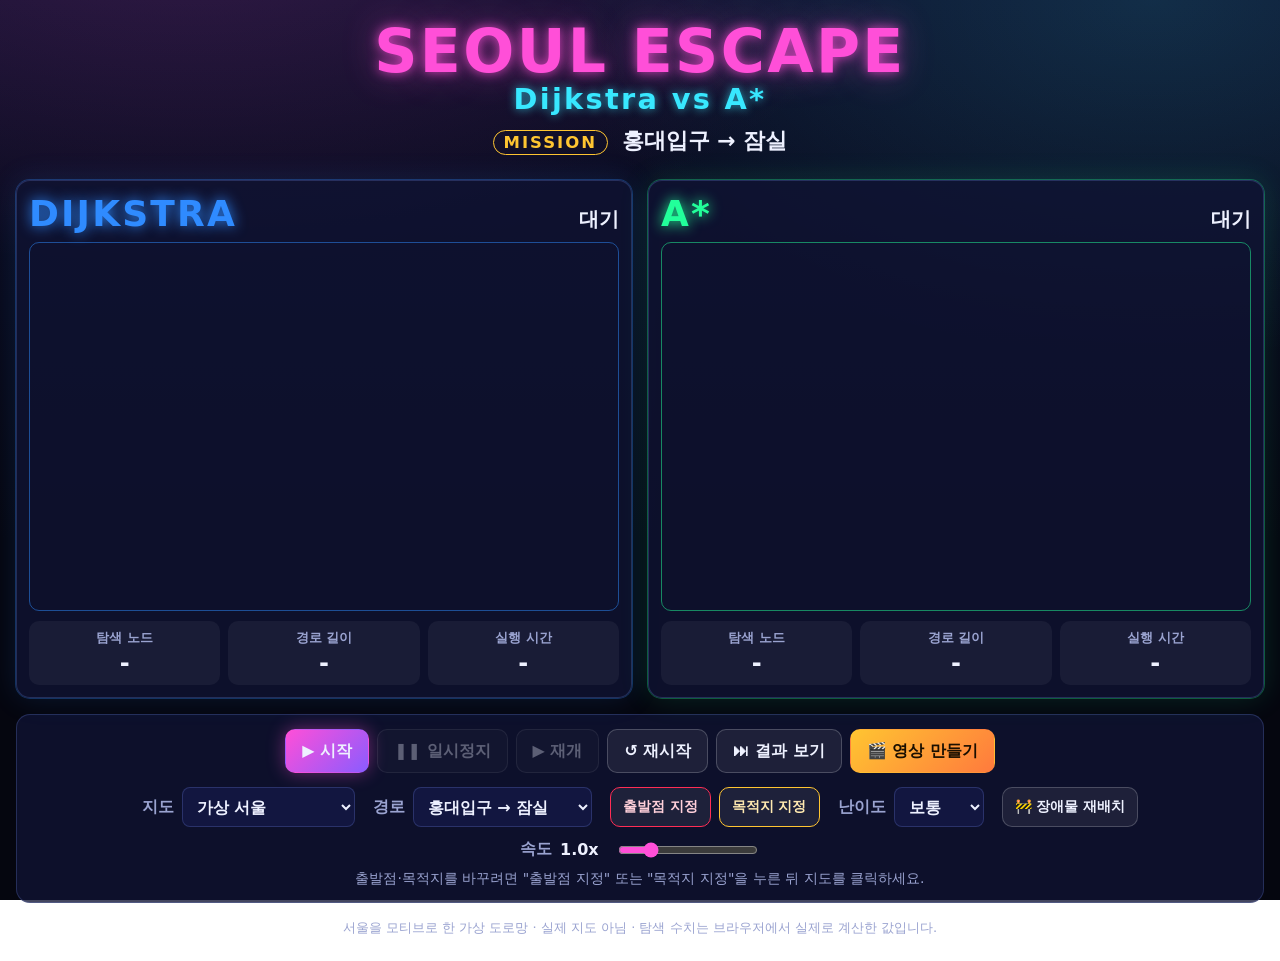
==== index.html @ 5aa7378c "Publish SEOUL ESCAPE: Dijkstra vs A* (static site) Co-Authored-By: Claude Sonnet 5.5 <noreply@anthro" ====
<!doctype html>
<html lang="ko">
<head>
  <meta charset="utf-8" />
  <meta name="viewport" content="width=device-width, initial-scale=1" />
  <title>SEOUL ESCAPE: Dijkstra vs A*</title>
  <meta name="description" content="서울을 모티브로 한 가상 도로망에서 다익스트라와 A* 알고리즘이 경주하는 브라우저 게임" />
  <meta property="og:type" content="website" />
  <meta property="og:title" content="SEOUL ESCAPE: Dijkstra vs A*" />
  <meta property="og:description" content="서울 도로망에서 다익스트라와 A* 알고리즘이 누가 먼저 목적지에 도착하는지 겨룹니다. 실제 서울 지도(OpenStreetMap)로도 대결해 보세요!" />
  <meta name="twitter:card" content="summary_large_image" />
  <meta name="twitter:title" content="SEOUL ESCAPE: Dijkstra vs A*" />
  <meta name="twitter:description" content="서울 도로망에서 다익스트라와 A* 알고리즘이 누가 먼저 목적지에 도착하는지 겨룹니다. 실제 서울 지도(OpenStreetMap)로도 대결해 보세요!" />
  <meta property="og:url" content="https://skadnrwhd-web.github.io/seoul-escape/" />
  <meta property="og:image" content="https://skadnrwhd-web.github.io/seoul-escape/assets/og-image.png" />
  <meta property="og:image:width" content="1200" />
  <meta property="og:image:height" content="630" />
  <meta name="twitter:image" content="https://skadnrwhd-web.github.io/seoul-escape/assets/og-image.png" />
  <link rel="canonical" href="https://skadnrwhd-web.github.io/seoul-escape/" />
  <link rel="stylesheet" href="css/style.css" />
</head>
<body>
  <header class="top">
    <h1 class="title"><span id="gameTitle">SEOUL ESCAPE</span><small id="gameSubtitle">Dijkstra vs A*</small></h1>
    <p class="mission"><span class="mission-label">MISSION</span> <span id="missionText">불러오는 중…</span></p>
  </header>

  <main>
    <section class="arena" aria-label="알고리즘 경주">
      <article class="panel" data-algo="dijkstra">
        <div class="panel-head">
          <h2 class="algo-name">DIJKSTRA</h2>
          <span class="live" id="live-dijkstra">대기</span>
        </div>
        <div class="canvas-wrap">
          <canvas id="canvas-dijkstra" aria-label="다익스트라 탐색 지도"></canvas>
          <div class="arrive" id="arrive-dijkstra" hidden>도착!</div>
        </div>
        <dl class="stats">
          <div><dt>탐색 노드</dt><dd id="nodes-dijkstra">-</dd></div>
          <div><dt>경로 길이</dt><dd id="len-dijkstra">-</dd></div>
          <div><dt>실행 시간</dt><dd id="time-dijkstra">-</dd></div>
        </dl>
      </article>

      <article class="panel" data-algo="astar">
        <div class="panel-head">
          <h2 class="algo-name">A*</h2>
          <span class="live" id="live-astar">대기</span>
        </div>
        <div class="canvas-wrap">
          <canvas id="canvas-astar" aria-label="A* 탐색 지도"></canvas>
          <div class="arrive" id="arrive-astar" hidden>도착!</div>
        </div>
        <dl class="stats">
          <div><dt>탐색 노드</dt><dd id="nodes-astar">-</dd></div>
          <div><dt>경로 길이</dt><dd id="len-astar">-</dd></div>
          <div><dt>실행 시간</dt><dd id="time-astar">-</dd></div>
        </dl>
      </article>
    </section>

    <section class="result" id="result" hidden aria-live="polite">
      <strong class="headline" id="resultHeadline"></strong>
      <ul>
        <li id="resultNodes"></li>
        <li id="resultPath"></li>
        <li id="resultTime"></li>
      </ul>
      <p class="note" id="resultNote"></p>
    </section>

    <section class="controls" aria-label="조작">
      <div class="btn-row">
        <button id="btnStart" class="btn primary">▶ 시작</button>
        <button id="btnPause" class="btn">❚❚ 일시정지</button>
        <button id="btnResume" class="btn">▶ 재개</button>
        <button id="btnRestart" class="btn">↺ 재시작</button>
        <button id="btnSkip" class="btn">⏭ 결과 보기</button>
        <button id="btnVideo" class="btn video">🎬 영상 만들기</button>
      </div>

      <div class="settings">
        <label>지도
          <select id="selMap"></select>
        </label>
        <label>경로
          <select id="selScenario"></select>
        </label>
        <div class="pick">
          <button id="btnPickStart" class="btn small start">출발점 지정</button>
          <button id="btnPickGoal" class="btn small goal">목적지 지정</button>
        </div>
        <label>난이도
          <select id="selDifficulty"></select>
        </label>
        <button id="btnObstacles" class="btn small">🚧 장애물 재배치</button>
        <label class="speed">속도 <output id="speedOut">1.0x</output>
          <input id="rngSpeed" type="range" min="0.25" max="4" step="0.25" value="1" />
        </label>
      </div>
      <p class="hint" id="hint">출발점·목적지를 바꾸려면 "출발점 지정" 또는 "목적지 지정"을 누른 뒤 지도를 클릭하세요.</p>
    </section>

    <div class="message" id="message" role="alert" hidden></div>
  </main>

  <footer class="foot">
    <span id="disclaimer">서울을 모티브로 한 가상 도로망 · 실제 지도 아님</span>
    <span>· 탐색 수치는 브라우저에서 실제로 계산한 값입니다.</span>
  </footer>

  <dialog id="videoDialog">
    <h3>🎬 쇼츠 영상 만들기</h3>
    <p id="videoStatus">준비 중…</p>
    <progress id="videoProgress" max="1" value="0"></progress>
    <div id="videoResult" hidden>
      <video id="videoPreview" controls playsinline></video>
      <p class="saved" id="videoSaved"></p>
    </div>
    <div class="dialog-buttons">
      <button id="btnVideoCancel" class="btn">취소</button>
      <button id="btnVideoClose" class="btn primary" hidden>닫기</button>
    </div>
  </dialog>

  <script type="module" src="js/app.js"></script>
</body>
</html>
---- css/style.css ----
/* SEOUL ESCAPE — 서울 야경 · 네온 스타일 */
:root {
  --bg: #05060f;
  --bg2: #0c0f2a;
  --panel: rgba(16, 20, 52, 0.78);
  --line: rgba(130, 150, 255, 0.22);
  --text: #eef1ff;
  --dim: #9aa3d0;
  --pink: #ff4fd8;
  --cyan: #38e8ff;
  --dijkstra: #2f8bff;
  --astar: #22ff9a;
  --start: #ff2d55;
  --goal: #ffc531;
  --danger: #ff3b5c;
  --radius: 14px;
  --font: "Pretendard", "Noto Sans KR", "Malgun Gothic", "Apple SD Gothic Neo", system-ui, sans-serif;
}

* { box-sizing: border-box; }

html, body { margin: 0; }

body {
  min-height: 100vh;
  font-family: var(--font);
  color: var(--text);
  background:
    radial-gradient(1200px 600px at 15% -10%, rgba(255, 79, 216, 0.16), transparent 60%),
    radial-gradient(1000px 600px at 90% 0%, rgba(56, 232, 255, 0.14), transparent 60%),
    linear-gradient(180deg, var(--bg2), var(--bg) 60%);
  background-attachment: fixed;
  padding: 0 16px 24px;
}

main { max-width: 1400px; margin: 0 auto; }

/* ---------- 머리글 ---------- */
.top { text-align: center; padding: 18px 0 8px; }
.title {
  margin: 0;
  font-size: clamp(30px, 5.5vw, 60px);
  font-weight: 900;
  letter-spacing: 0.04em;
  color: var(--pink);
  text-shadow: 0 0 12px rgba(255, 79, 216, 0.8), 0 0 36px rgba(255, 79, 216, 0.45);
  line-height: 1.1;
}
.title small {
  display: block;
  font-size: 0.48em;
  color: var(--cyan);
  letter-spacing: 0.08em;
  text-shadow: 0 0 10px rgba(56, 232, 255, 0.7);
}
.mission { margin: 10px 0 0; font-size: clamp(16px, 2.4vw, 22px); font-weight: 700; }
.mission-label {
  display: inline-block;
  padding: 2px 10px;
  margin-right: 6px;
  border: 1px solid var(--goal);
  border-radius: 999px;
  color: var(--goal);
  font-size: 0.75em;
  letter-spacing: 0.12em;
}

/* ---------- 경주 패널 ---------- */
.arena {
  display: grid;
  grid-template-columns: 1fr 1fr;
  gap: 16px;
  margin-top: 16px;
}
.panel {
  background: var(--panel);
  border: 1px solid var(--line);
  border-radius: var(--radius);
  padding: 12px;
  min-width: 0;
}
.panel[data-algo="dijkstra"] { --accent: var(--dijkstra); }
.panel[data-algo="astar"] { --accent: var(--astar); }
.panel { box-shadow: 0 0 0 1px color-mix(in srgb, var(--accent) 30%, transparent), 0 0 30px color-mix(in srgb, var(--accent) 14%, transparent); }

.panel-head { display: flex; align-items: baseline; justify-content: space-between; gap: 8px; margin-bottom: 8px; }
.algo-name {
  margin: 0;
  font-size: clamp(24px, 3.2vw, 36px);
  font-weight: 900;
  letter-spacing: 0.06em;
  color: var(--accent);
  text-shadow: 0 0 14px var(--accent);
}
.live { font-size: clamp(15px, 1.8vw, 20px); font-weight: 800; color: var(--text); font-variant-numeric: tabular-nums; }

.canvas-wrap { position: relative; border-radius: 10px; overflow: hidden; border: 1px solid color-mix(in srgb, var(--accent) 50%, transparent); }
.canvas-wrap canvas { display: block; width: 100%; height: auto; aspect-ratio: 24 / 15; cursor: default; touch-action: manipulation; }
.picking .canvas-wrap canvas { cursor: crosshair; }
.arrive {
  position: absolute; top: 10px; right: 10px;
  padding: 6px 14px;
  border: 2px solid var(--goal);
  border-radius: 10px;
  background: rgba(0, 0, 0, 0.7);
  color: var(--goal);
  font-weight: 900;
  font-size: clamp(16px, 2vw, 22px);
  animation: pop 0.35s ease-out;
}
@keyframes pop { from { transform: scale(0.6); opacity: 0; } to { transform: scale(1); opacity: 1; } }

.stats { display: grid; grid-template-columns: repeat(3, 1fr); gap: 8px; margin: 10px 0 0; }
.stats div { background: rgba(255, 255, 255, 0.05); border-radius: 10px; padding: 8px 10px; text-align: center; }
.stats dt { font-size: 13px; color: var(--dim); font-weight: 700; }
.stats dd { margin: 2px 0 0; font-size: clamp(17px, 2.2vw, 24px); font-weight: 900; font-variant-numeric: tabular-nums; }

/* ---------- 결과 ---------- */
.result {
  margin-top: 16px;
  padding: 14px 18px;
  border-radius: var(--radius);
  background: var(--panel);
  border: 1px solid var(--pink);
  text-align: center;
}
.result .headline { display: block; font-size: clamp(26px, 4vw, 40px); font-weight: 900; color: var(--goal); text-shadow: 0 0 16px rgba(255, 197, 49, 0.6); }
.result ul { list-style: none; padding: 0; margin: 8px 0 0; font-size: clamp(15px, 2vw, 19px); font-weight: 700; line-height: 1.7; }
.result .note { margin: 6px 0 0; color: var(--dim); font-size: 13px; }

/* ---------- 조작 ---------- */
.controls { margin-top: 16px; padding: 14px; background: var(--panel); border: 1px solid var(--line); border-radius: var(--radius); }
.btn-row { display: flex; flex-wrap: wrap; gap: 8px; justify-content: center; }
.btn {
  font: inherit;
  font-weight: 800;
  font-size: 16px;
  color: var(--text);
  background: rgba(255, 255, 255, 0.07);
  border: 1px solid rgba(255, 255, 255, 0.2);
  border-radius: 10px;
  padding: 10px 16px;
  min-height: 44px;
  cursor: pointer;
  transition: background 0.15s, transform 0.05s, box-shadow 0.15s;
}
.btn:hover:not(:disabled) { background: rgba(255, 255, 255, 0.14); }
.btn:active:not(:disabled) { transform: translateY(1px); }
.btn:disabled { opacity: 0.35; cursor: not-allowed; }
.btn:focus-visible, select:focus-visible, input:focus-visible { outline: 2px solid var(--cyan); outline-offset: 2px; }
.btn.primary { background: linear-gradient(135deg, #ff4fd8, #8a5cff); border-color: transparent; box-shadow: 0 0 18px rgba(255, 79, 216, 0.4); }
.btn.video { background: linear-gradient(135deg, #ffc531, #ff7a3d); color: #1a0f00; border-color: transparent; }
.btn.small { font-size: 14px; padding: 8px 12px; min-height: 40px; }
.btn.start { border-color: var(--start); color: #ffd0da; }
.btn.goal { border-color: var(--goal); color: #ffe9b0; }
.btn.active { box-shadow: 0 0 0 2px currentColor, 0 0 16px currentColor; }

.settings { display: flex; flex-wrap: wrap; gap: 12px 18px; align-items: center; justify-content: center; margin-top: 14px; }
.settings label { display: flex; align-items: center; gap: 8px; font-weight: 700; color: var(--dim); }
.settings select {
  font: inherit; font-weight: 700; color: var(--text);
  background: #121640; border: 1px solid var(--line); border-radius: 8px; padding: 8px 10px; min-height: 40px;
}
.pick { display: flex; gap: 8px; }
.speed input { width: 140px; accent-color: var(--pink); }
.speed output { min-width: 3em; color: var(--text); font-variant-numeric: tabular-nums; }
.hint { margin: 10px 0 0; text-align: center; color: var(--dim); font-size: 14px; }

.message {
  margin-top: 12px;
  padding: 12px 16px;
  border-radius: 10px;
  font-weight: 700;
  background: rgba(255, 59, 92, 0.15);
  border: 1px solid var(--danger);
  color: #ffd6de;
}
.message.info { background: rgba(56, 232, 255, 0.1); border-color: var(--cyan); color: #d6f8ff; }

.foot { max-width: 1400px; margin: 16px auto 0; text-align: center; color: var(--dim); font-size: 13px; }
.foot a { color: var(--cyan); }
.settings option:disabled { color: #6b7096; }

/* ---------- 영상 대화상자 ---------- */
dialog {
  width: min(520px, calc(100vw - 32px));
  max-height: calc(100vh - 32px);
  overflow: auto;
  background: #0f1236;
  color: var(--text);
  border: 1px solid var(--pink);
  border-radius: 16px;
  padding: 20px;
}
dialog::backdrop { background: rgba(0, 0, 0, 0.7); }
dialog h3 { margin: 0 0 8px; font-size: 22px; }
dialog progress { width: 100%; height: 16px; accent-color: var(--pink); }
dialog video { display: block; width: 100%; max-height: 50vh; margin-top: 12px; background: #000; border-radius: 10px; }
.saved { word-break: break-all; font-size: 14px; color: #d6f8ff; }
.dialog-buttons { display: flex; justify-content: flex-end; gap: 8px; margin-top: 14px; }

/* ---------- 반응형 ---------- */
@media (max-width: 820px) {
  .arena { grid-template-columns: 1fr; }
  .speed input { width: 110px; }
}
@media (max-width: 420px) {
  body { padding: 0 10px 20px; }
  .btn { padding: 10px 12px; font-size: 15px; }
  .stats dt { font-size: 12px; }
}
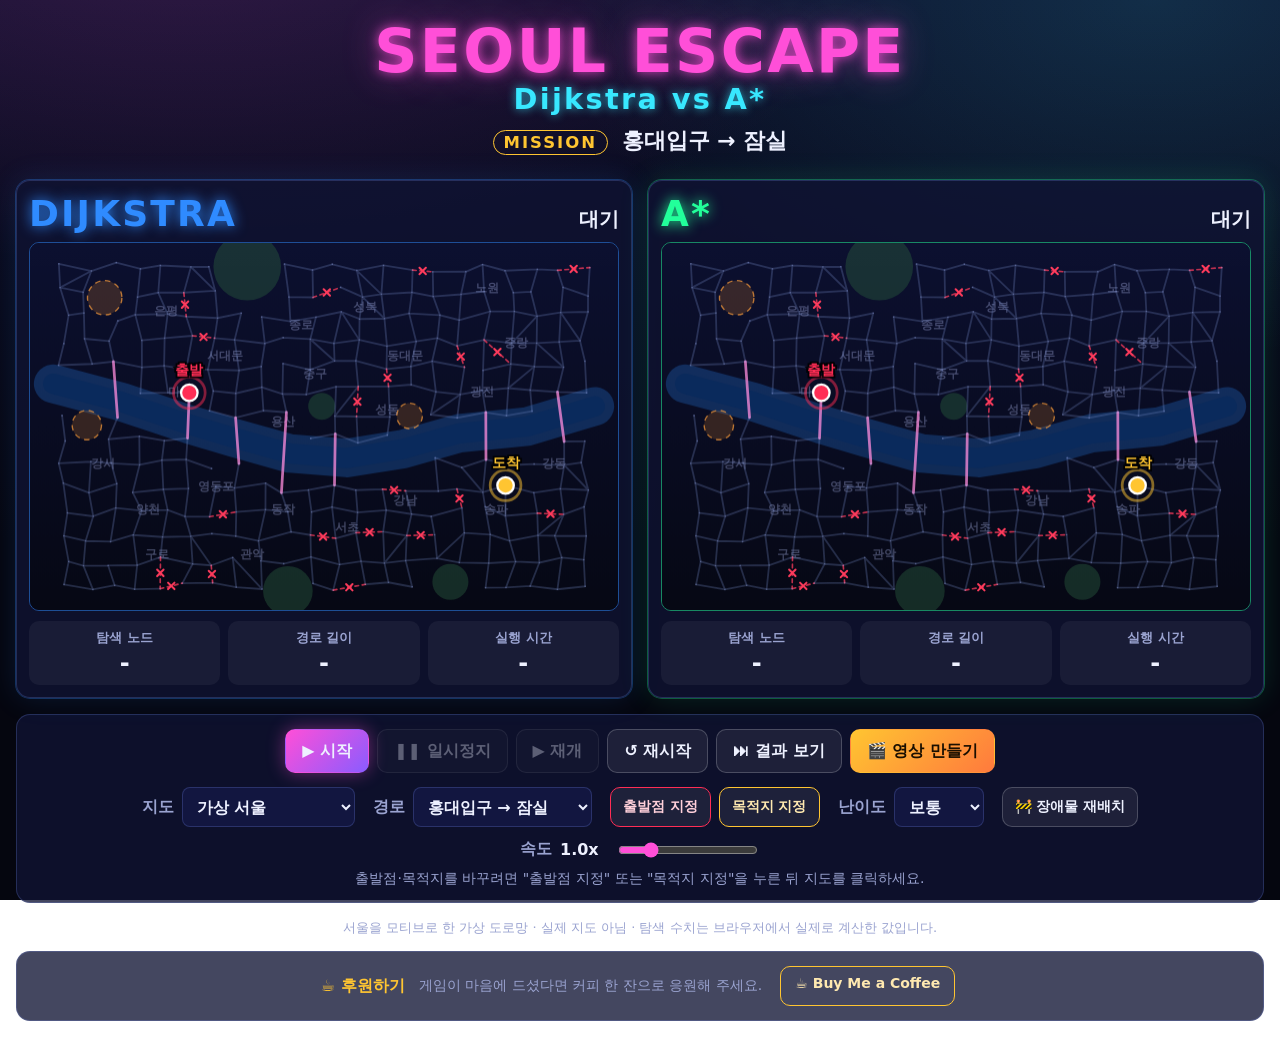
==== commit cfd54836: "Add support section (Buy Me a Coffee link, hidden when no URL is set) Co-Authored-By: Claude Sonnet " ====
--- a/index.html
+++ b/index.html
@@ -110,6 +110,12 @@
     <span>· 탐색 수치는 브라우저에서 실제로 계산한 값입니다.</span>
   </footer>
 
+  <aside class="support" id="support" hidden>
+    <strong>☕ 후원하기</strong>
+    <span>게임이 마음에 드셨다면 커피 한 잔으로 응원해 주세요.</span>
+    <span class="support-links" id="supportLinks"></span>
+  </aside>
+
   <dialog id="videoDialog">
     <h3>🎬 쇼츠 영상 만들기</h3>
     <p id="videoStatus">준비 중…</p>
--- a/css/style.css
+++ b/css/style.css
@@ -179,6 +179,20 @@
 
 .foot { max-width: 1400px; margin: 16px auto 0; text-align: center; color: var(--dim); font-size: 13px; }
 .foot a { color: var(--cyan); }
+.support {
+  max-width: 1400px; margin: 14px auto 0; padding: 12px 16px;
+  display: flex; flex-wrap: wrap; gap: 6px 14px; align-items: center; justify-content: center;
+  background: var(--panel); border: 1px solid var(--line); border-radius: var(--radius);
+  font-size: 14px; color: var(--dim);
+}
+.support[hidden] { display: none; }
+.support strong { color: var(--goal); font-size: 16px; }
+.support-links a {
+  display: inline-block; margin: 2px 4px; padding: 8px 14px; min-height: 40px;
+  border: 1px solid var(--goal); border-radius: 10px;
+  color: #ffe9b0; font-weight: 800; text-decoration: none;
+}
+.support-links a:hover { background: rgba(255, 197, 49, 0.14); }
 .settings option:disabled { color: #6b7096; }
 
 /* ---------- 영상 대화상자 ---------- */
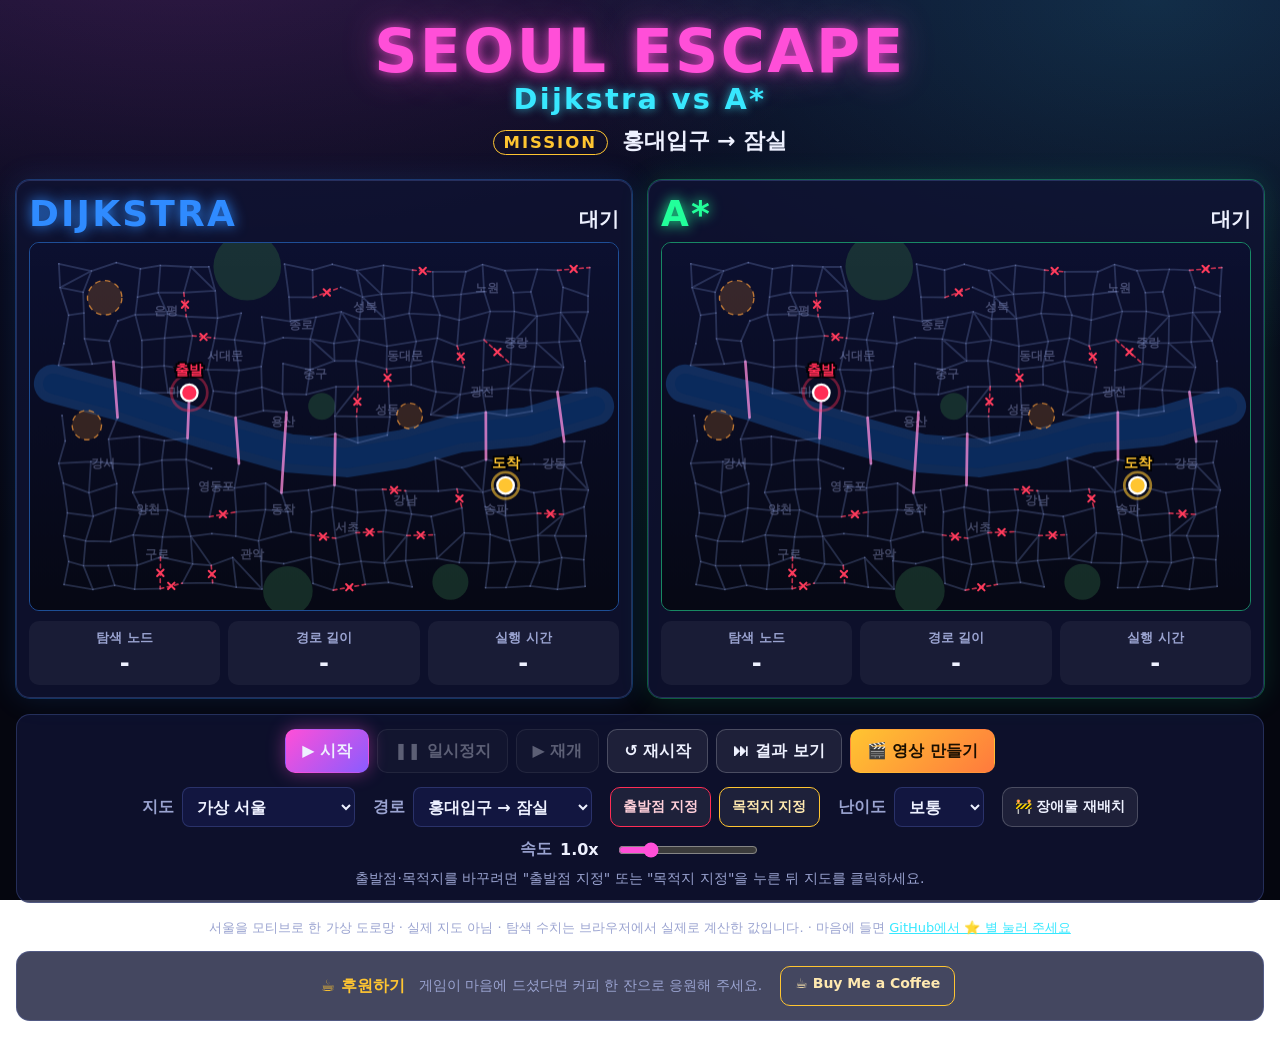
==== commit e19d2e9a: "Add preview image, demo GIF, and star prompt Co-Authored-By: Claude Sonnet 5.5 <noreply@anthropic.co" ====
--- a/index.html
+++ b/index.html
@@ -108,6 +108,7 @@
   <footer class="foot">
     <span id="disclaimer">서울을 모티브로 한 가상 도로망 · 실제 지도 아님</span>
     <span>· 탐색 수치는 브라우저에서 실제로 계산한 값입니다.</span>
+    <span class="star-line">· 마음에 들면 <a href="https://github.com/skadnrwhd-web/seoul-escape" target="_blank" rel="noopener noreferrer">GitHub에서 ⭐ 별 눌러 주세요</a></span>
   </footer>
 
   <aside class="support" id="support" hidden>
